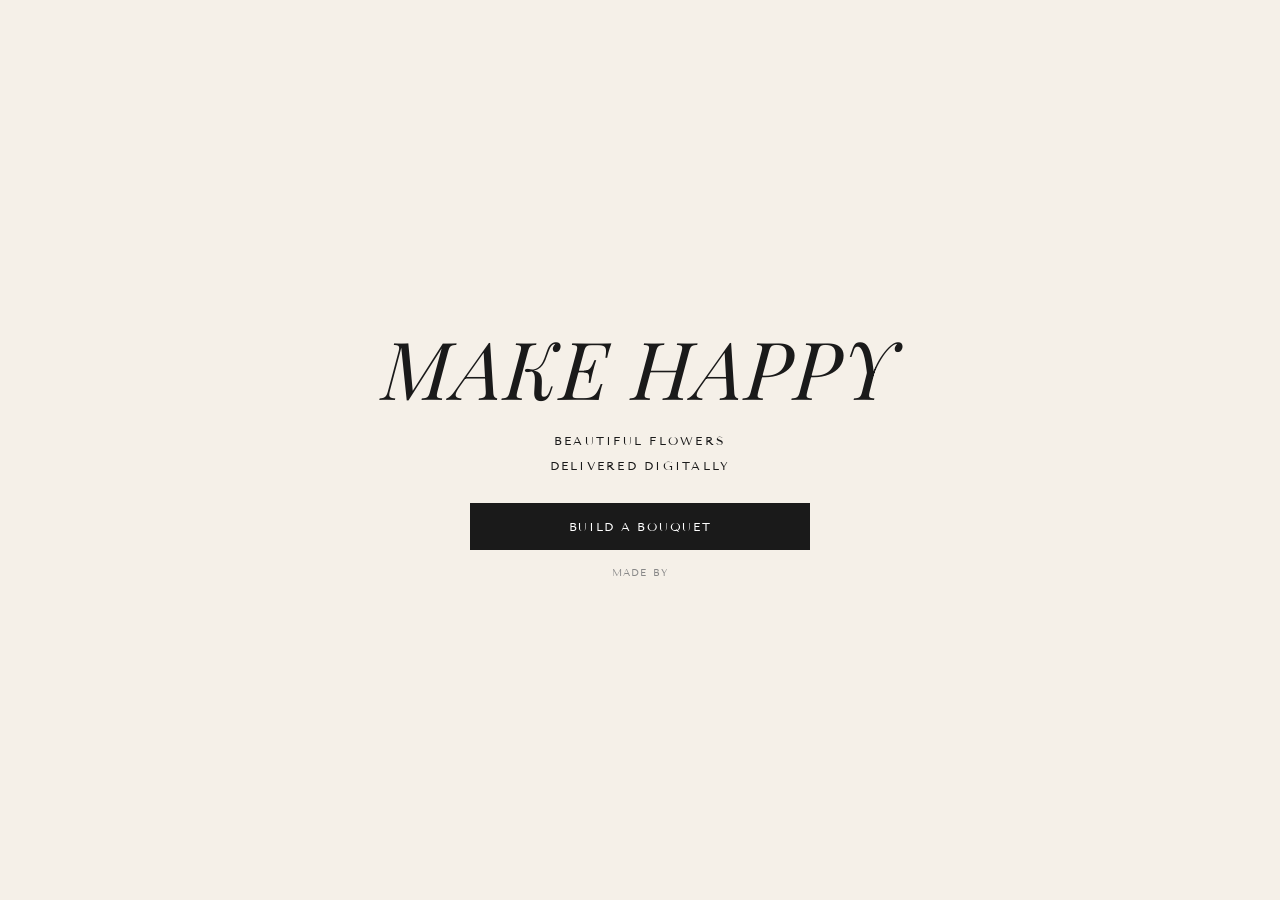
==== share.html @ 1a1bf396 "Add files via upload" ====
<!DOCTYPE html>
<html lang="en">
<head>
  <meta charset="UTF-8" />
  <meta name="viewport" content="width=device-width, initial-scale=1.0"/>
  <title>Your Bouquet</title>

  <link rel="preconnect" href="https://fonts.googleapis.com"/>
  <link rel="preconnect" href="https://fonts.gstatic.com" crossorigin/>
  <link href="https://fonts.googleapis.com/css2?family=Playfair+Display:ital,wght@0,400;1,400&family=Cormorant+Garamond:ital,wght@0,300;1,300;1,400&family=Tenor+Sans&display=swap" rel="stylesheet"/>

  <link rel="stylesheet" href="css/global.css"/>
  <link rel="stylesheet" href="css/share.css"/>
</head>
<body>

  <!-- Header -->
  <header class="page-header">
    <a href="index.html" class="site-title">MAKE HAPPY</a>
  </header>

  <!-- Main -->
  <main class="share-wrapper">


    <!-- Bouquet Display -->
    <div class="bouquet-display" id="bouquetDisplay">
      <div class="bush-layer"    id="bushLayer"></div>
      <div class="flowers-layer" id="flowersLayer"></div>
    </div>
     <!-- To / From -->
    <div class="share-dedication" id="shareDedication">
      <!-- Injected by JS -->
    </div>
     <div class="share-message" id="shareMessage">
      <!-- Injected by JS -->
    </div>

    <!-- Copy Link Button -->
    <div class="share-actions">
      <button class="btn btn-filled" onclick="copyLink()">
        Copy Link to Share
      </button>
      <p class="share-copied" id="copiedMsg">Link copied! 🌸</p>
    </div>

  </main>

  <script src="js/share.js"></script>

</body>
</html>
---- css/global.css ----
/* ============================================
   GLOBAL.CSS — Reset, Variables, Shared Styles
   Mobile first, scales up to desktop
   ============================================ */

/* ── RESET ── */
*, *::before, *::after {
  box-sizing: border-box;
  margin: 0;
  padding: 0;
}

html {
  font-size: 16px;
  -webkit-text-size-adjust: 100%;
}

html, body {
  width: 100%;
  min-height: 100%;
}

body {
  background-color: #f5f0e8;
  color: #1a1a1a;
  font-family: 'Tenor Sans', sans-serif;
  -webkit-font-smoothing: antialiased;
  overflow-x: hidden;
}

a {
  text-decoration: none;
  color: inherit;
}

img {
  display: block;
  max-width: 100%;
  height: auto;
}

button {
  cursor: pointer;
  border: none;
  background: none;
  font-family: inherit;
}

input, textarea {
  font-family: inherit;
  -webkit-appearance: none;
  appearance: none;
  border-radius: 0;
}

/* ── VARIABLES ── */
:root {
  --cream: #f5f0e8;
  --dark:  #1a1a1a;
  --muted: #888888;
  --white: #ffffff;
}

/* ── SHARED BUTTONS ── */
.btn {
  display: block;
  width: 100%;
  max-width: 340px;
  padding: 14px 20px;
  font-family: 'Tenor Sans', sans-serif;
  font-size: 0.72rem;
  letter-spacing: 0.15em;
  text-transform: uppercase;
  text-align: center;
  cursor: pointer;
  transition: background 0.2s ease, color 0.2s ease;
  /* Prevent text overflow on small screens */
  white-space: nowrap;
  overflow: hidden;
  text-overflow: ellipsis;
}

.btn-filled {
  background-color: #1a1a1a;
  color: #ffffff;
  border: 2px solid #1a1a1a;
}

.btn-filled:hover {
  background-color: #333;
  border-color: #333;
}

.btn-filled:disabled {
  background-color: #ccc;
  border-color: #ccc;
  color: #fff;
  cursor: not-allowed;
}

.btn-outline {
  background-color: transparent;
  color: #1a1a1a;
  border: 2px solid #1a1a1a;
}

.btn-outline:hover {
  background-color: #1a1a1a;
  color: #ffffff;
}

/* ── PAGE HEADER ── */
.page-header {
  width: 100%;
  text-align: center;
  padding: 24px 16px 0;
}

.page-header .site-title {
  font-family: 'Playfair Display', serif;
  font-size: clamp(1.4rem, 5vw, 2rem);
  font-style: italic;
  font-weight: 400;
  letter-spacing: 0.02em;
  color: #1a1a1a;
}

/* ── BOTTOM NAV (fixed) ── */
.bottom-nav {
  position: fixed;
  bottom: 0;
  left: 0;
  right: 0;
  display: flex;
  justify-content: center;
  gap: 12px;
  padding: 12px 16px;
  background: #f5f0e8;
  border-top: 1px solid rgba(0,0,0,0.08);
  z-index: 100;
}

.bottom-nav .btn {
  flex: 1;
  max-width: 160px;
  padding: 12px 8px;
}

/* ── DESKTOP: bottom nav centered with max width ── */
@media (min-width: 640px) {
  .bottom-nav {
    padding: 16px 24px;
  }

  .bottom-nav .btn {
    max-width: 180px;
    padding: 14px 20px;
  }
}
---- css/share.css ----
.share-wrapper {
  display: flex;
  flex-direction: column;
  align-items: center;
  padding: 20px 16px 60px;
  max-width: 560px;
  margin: 0 auto;
  gap: 16px;
}

/* ── DEDICATION ── */
.share-dedication {
  text-align: center;
  line-height: 1.8;
  animation: fadeUp 0.7s ease both;
  animation-delay: 0.1s;
}

.share-dedication .to-text {
  font-family: 'Cormorant Garamond', serif;
  font-size: clamp(1.3rem, 5vw, 1.8rem);
  font-style: italic;
  font-weight: 300;
  color: #1a1a1a;
}

.share-dedication .from-text {
  font-family: 'Tenor Sans', sans-serif;
  font-size: 0.68rem;
  letter-spacing: 0.14em;
  text-transform: uppercase;
  color: #888;
}

/* ── MESSAGE CARD ── */
.share-message {
  width: 100%;
  max-width: 380px;
  background: #fffdf8;
  border: 1.5px solid #d4c9b8;
  padding: 32px 28px 28px;
  position: relative;
  animation: fadeUp 0.7s ease both;
  animation-delay: 0.2s;
  box-shadow: 0 2px 18px rgba(0,0,0,0.07);
  text-align: center;
}

/* Corner decorations — top-left & bottom-right */
.share-message::before,
.share-message::after {
  content: '✦';
  position: absolute;
  font-size: 0.65rem;
  color: #c9a96e;
  line-height: 1;
}
.share-message::before {
  top: 10px;
  left: 14px;
}
.share-message::after {
  bottom: 10px;
  right: 14px;
}

/* Gold top divider line */
.share-message .card-divider {
  width: 44px;
  height: 1.5px;
  background: linear-gradient(90deg, transparent, #c9a96e, transparent);
  margin: 0 auto 16px;
}

/* Gold bottom divider line */
.share-message .card-divider-bottom {
  width: 44px;
  height: 1.5px;
  background: linear-gradient(90deg, transparent, #c9a96e, transparent);
  margin: 16px auto 0;
}

.share-message p {
  font-family: 'Cormorant Garamond', serif;
  font-size: clamp(1rem, 3.5vw, 1.15rem);
  font-style: italic;
  font-weight: 300;
  color: #2c2c2c;
  line-height: 2;
  white-space: pre-wrap;
  word-break: break-word;
}

/* ── BOUQUET DISPLAY ── */
.bouquet-display {
  position: relative;
  width: 100%;
  max-width: 340px;
  aspect-ratio: 1 / 1.1;
  margin: 0 auto;
  animation: fadeUp 0.7s ease both;
  animation-delay: 0.3s;
}

@media (min-width: 480px) {
  .bouquet-display {
    max-width: 420px;
  }
}

@media (min-width: 768px) {
  .bouquet-display {
    max-width: 480px;
  }
}

/* ── BUSH LAYER ── */
.bush-layer {
  position: absolute;
  top: 0; left: 0;
  width: 100%; height: 100%;
  z-index: 1;
  display: flex;
  align-items: center;
  justify-content: center;
  pointer-events: none;
}

.bush-layer img {
  width: 100%;
  height: 100%;
  object-fit: contain;
}

/* ── FLOWERS LAYER ── */
.flowers-layer {
  position: absolute;
  top: 0; left: 0;
  width: 100%; height: 100%;
  z-index: 2;
}

/* ── INDIVIDUAL FLOWER ── */
.bouquet-flower {
  position: absolute;
  width: clamp(70px, 22vw, 120px);
  height: clamp(70px, 22vw, 120px);
  object-fit: contain;
  filter: drop-shadow(0px 4px 8px rgba(0,0,0,0.12));
  animation: popIn 0.5s cubic-bezier(0.34, 1.56, 0.64, 1) both;
}

/* ── SHARE ACTIONS ── */
.share-actions {
  display: flex;
  flex-direction: column;
  align-items: center;
  gap: 10px;
  width: 100%;
  max-width: 320px;
  animation: fadeUp 0.7s ease both;
  animation-delay: 0.5s;
}

/* ── COPIED MSG ── */
.share-copied {
  font-family: 'Tenor Sans', sans-serif;
  font-size: 0.7rem;
  letter-spacing: 0.1em;
  color: #4a8a5f;
  opacity: 0;
  transition: opacity 0.3s ease;
}

.share-copied.visible { opacity: 1; }

/* ── BUILD YOUR OWN ── */
.share-own {
  font-family: 'Tenor Sans', sans-serif;
  font-size: 0.68rem;
  letter-spacing: 0.12em;
  text-transform: uppercase;
  color: #888;
  text-decoration: underline;
  text-underline-offset: 4px;
  transition: color 0.2s ease;
  animation: fadeUp 0.7s ease both;
  animation-delay: 0.6s;
}

.share-own:hover { color: #1a1a1a; }

/* ── ANIMATIONS ── */
@keyframes popIn {
  from { opacity: 0; transform: scale(0.4); }
  to   { opacity: 1; }
}

@keyframes fadeUp {
  from { opacity: 0; transform: translateY(16px); }
  to   { opacity: 1; transform: translateY(0); }
}
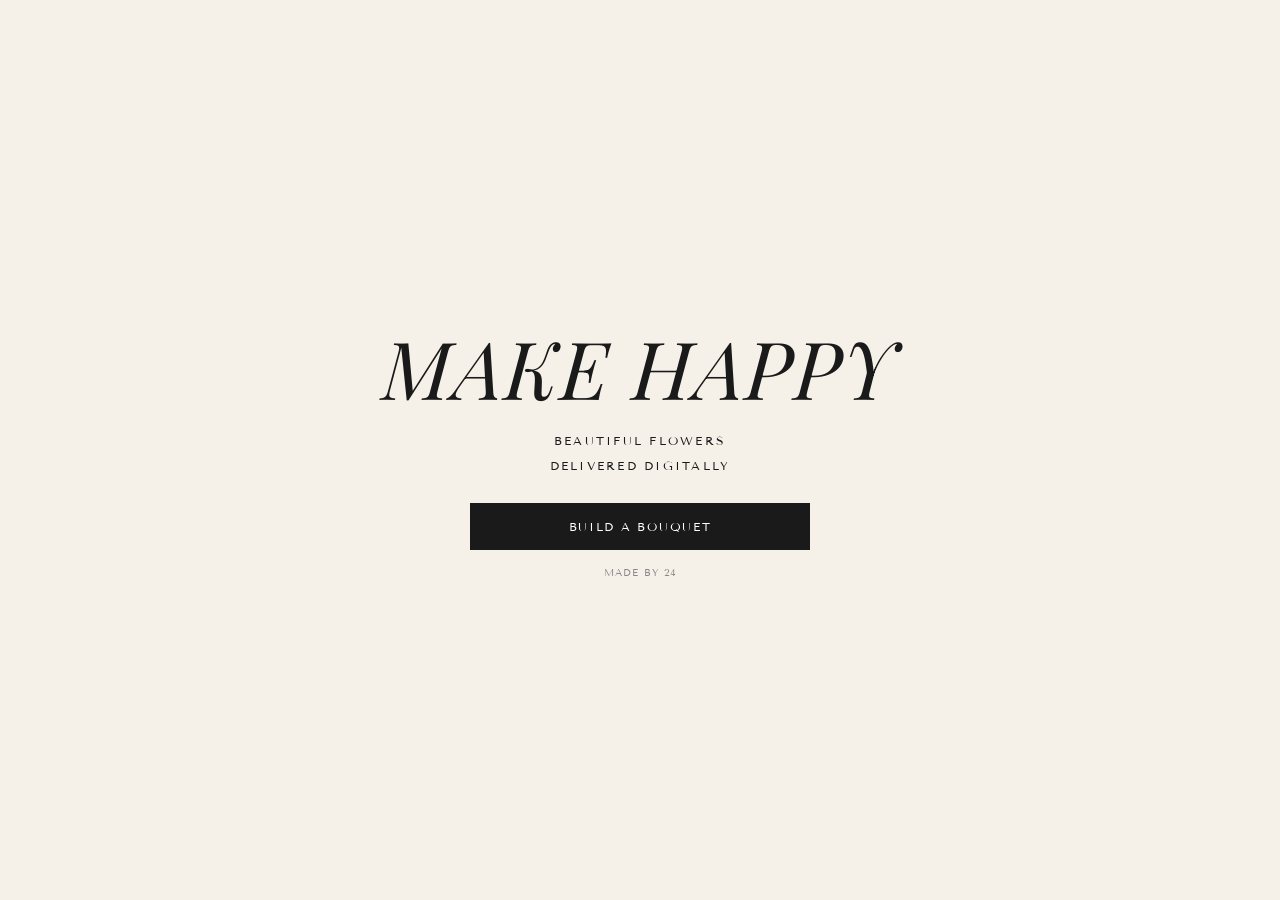
==== commit 0214185c: "Update share.html" ====
--- a/share.html
+++ b/share.html
@@ -41,7 +41,7 @@
       <button class="btn btn-filled" onclick="copyLink()">
         Copy Link to Share
       </button>
-      <p class="share-copied" id="copiedMsg">Link copied! 🌸</p>
+     <button id="shareBtn" onclick="sendToSheets()">Share Bouquet 🌸</button>
     </div>
 
   </main>
